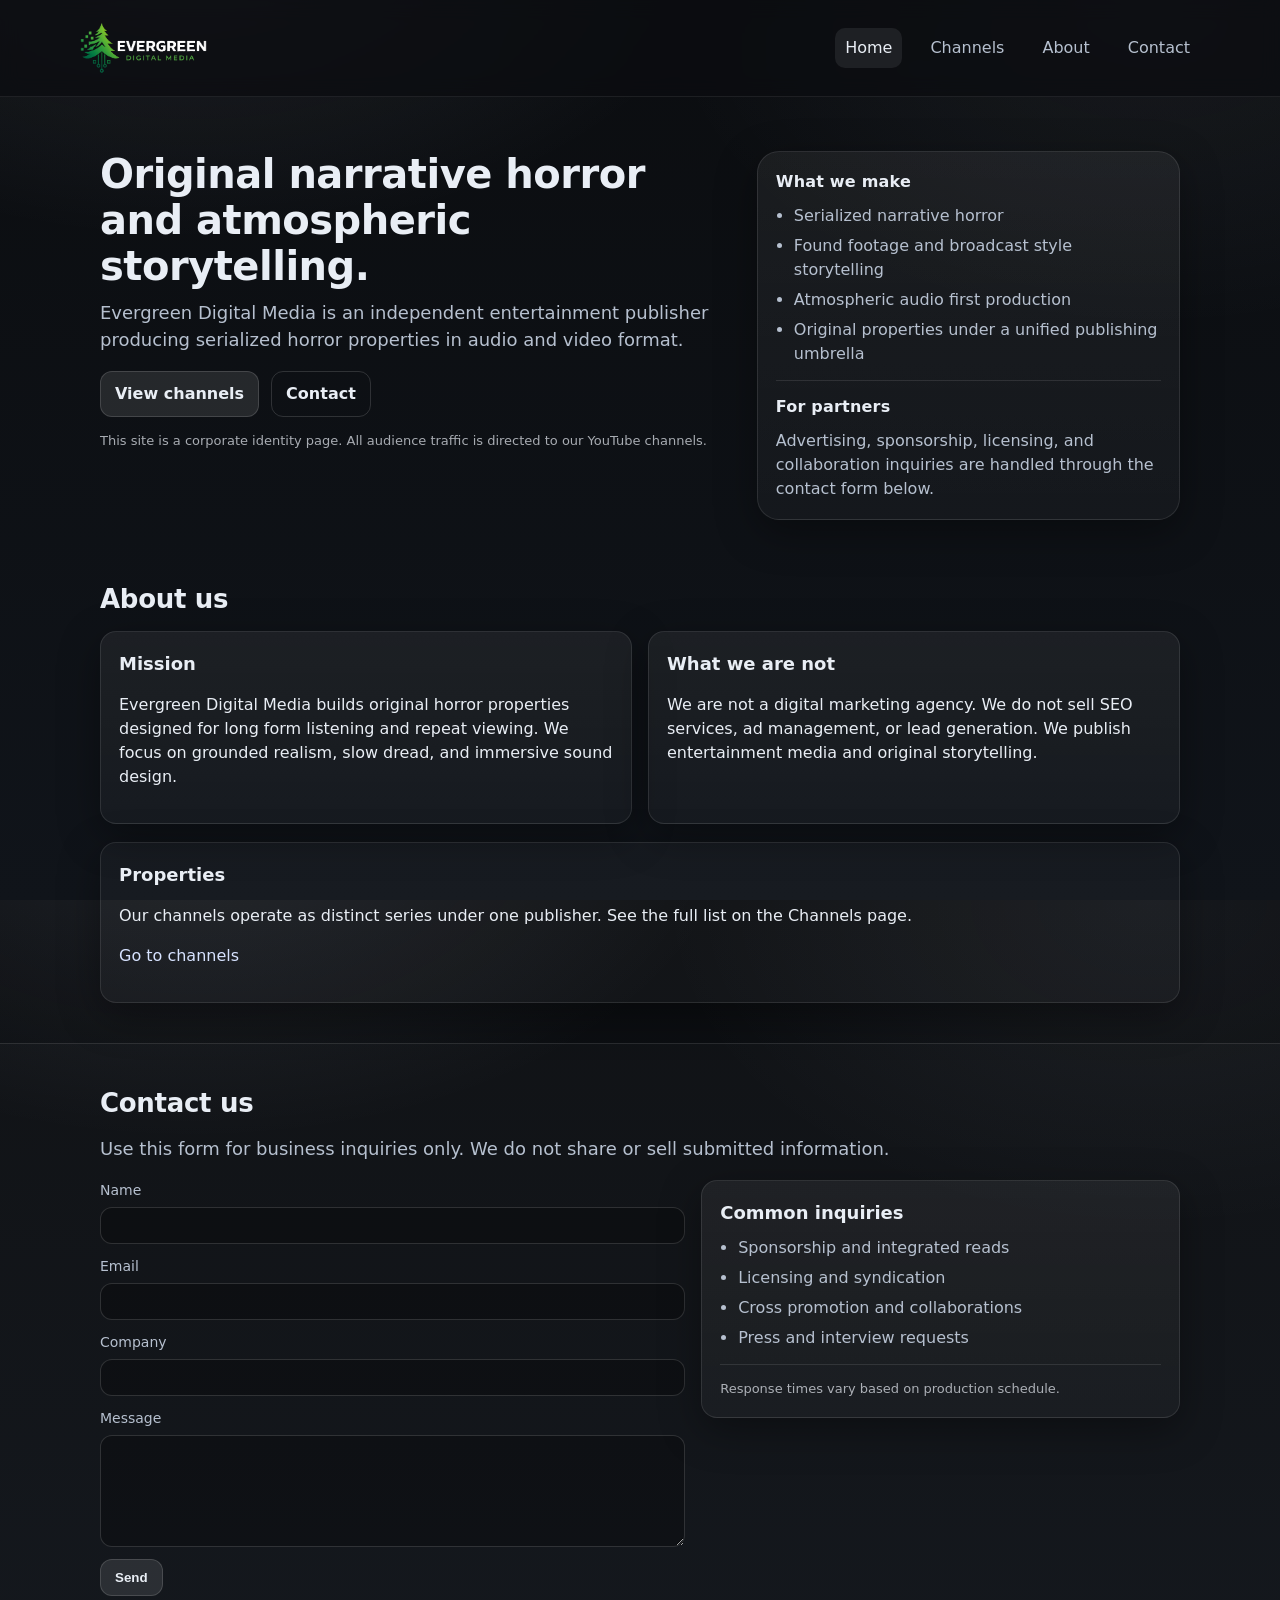
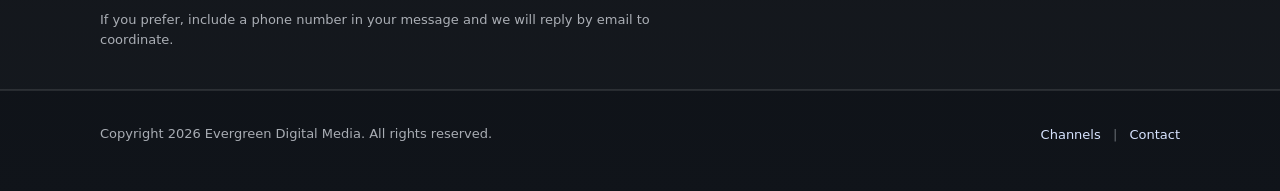
==== index.html @ 9c0d42ae "update site" ====
<!-- index.html -->
<!doctype html>
<html lang="en">
<head>
  <meta charset="utf-8" />
  <meta name="viewport" content="width=device-width,initial-scale=1" />
  <title>Evergreen Digital Media</title>
  <meta name="description" content="Evergreen Digital Media produces original narrative horror and atmospheric storytelling across audio and video properties." />
  <link rel="stylesheet" href="assets/css/styles.css" />
</head>

<body>
  <header class="site-header">
    <div class="container header-inner">
		<a class="brand" href="index.html" aria-label="Evergreen Digital Media Home">
		  <img class="brand-logo" src="assets/img/egdm-logo-transparent.png" alt="Evergreen Digital Media logo" />
		</a>

      <nav class="nav" aria-label="Primary">
		<a class="active" href="index.html">Home</a>
        <a href="channels.html">Channels</a>
        <a href="#about">About</a>
        <a href="#contact">Contact</a>
      </nav>
    </div>
  </header>

  <main>
    <section class="hero">
      <div class="container hero-inner">
        <div class="hero-copy">
          <h1>Original narrative horror and atmospheric storytelling.</h1>
          <p class="lede">
            Evergreen Digital Media is an independent entertainment publisher producing serialized horror properties in audio and video format.
          </p>

          <div class="cta-row">
            <a class="btn" href="channels.html">View channels</a>
            <a class="btn btn-secondary" href="#contact">Contact</a>
          </div>

          <p class="micro">
            This site is a corporate identity page. All audience traffic is directed to our YouTube channels.
          </p>
        </div>

        <div class="hero-card" role="note" aria-label="Company summary">
          <div class="card">
            <h2 class="card-title">What we make</h2>
            <ul class="list">
              <li>Serialized narrative horror</li>
              <li>Found footage and broadcast style storytelling</li>
              <li>Atmospheric audio first production</li>
              <li>Original properties under a unified publishing umbrella</li>
            </ul>

            <div class="divider"></div>

            <h2 class="card-title">For partners</h2>
            <p class="card-text">
              Advertising, sponsorship, licensing, and collaboration inquiries are handled through the contact form below.
            </p>
          </div>
        </div>
      </div>
    </section>

    <section id="about" class="section">
      <div class="container">
        <h2>About us</h2>
        <div class="grid-2">
          <div class="panel">
            <h3>Mission</h3>
            <p>
              Evergreen Digital Media builds original horror properties designed for long form listening and repeat viewing.
              We focus on grounded realism, slow dread, and immersive sound design.
            </p>
          </div>

          <div class="panel">
            <h3>What we are not</h3>
            <p>
              We are not a digital marketing agency. We do not sell SEO services, ad management, or lead generation.
              We publish entertainment media and original storytelling.
            </p>
          </div>
        </div>

        <div class="panel subtle">
          <h3>Properties</h3>
          <p>
            Our channels operate as distinct series under one publisher. See the full list on the Channels page.
          </p>
          <p>
            <a href="channels.html">Go to channels</a>
          </p>
        </div>
      </div>
    </section>

    <section id="contact" class="section section-alt">
      <div class="container">
        <h2>Contact us</h2>
        <p class="lede">
          Use this form for business inquiries only. We do not share or sell submitted information.
        </p>

        <div class="contact-grid">
          <form class="form" action="https://formspree.io/f/mjgengpr" method="POST">
            <label>
              Name
              <input name="name" type="text" autocomplete="name" required />
            </label>

            <label>
              Email
              <input name="email" type="email" autocomplete="email" required />
            </label>

            <label>
              Company
              <input name="company" type="text" autocomplete="organization" />
            </label>

            <label>
              Message
              <textarea name="message" rows="6" required></textarea>
            </label>

            <button class="btn" type="submit">Send</button>

            <p class="micro">
              If you prefer, include a phone number in your message and we will reply by email to coordinate.
            </p>
          </form>

          <aside class="panel">
            <h3>Common inquiries</h3>
            <ul class="list">
              <li>Sponsorship and integrated reads</li>
              <li>Licensing and syndication</li>
              <li>Cross promotion and collaborations</li>
              <li>Press and interview requests</li>
            </ul>

            <div class="divider"></div>

            <p class="micro">
              Response times vary based on production schedule.
            </p>
          </aside>
        </div>
      </div>
    </section>
  </main>

  <footer class="site-footer">
    <div class="container footer-inner">
      <p>Copyright 2026 Evergreen Digital Media. All rights reserved.</p>
      <p class="micro">
        <a href="channels.html">Channels</a>
        <span class="sep">|</span>
        <a href="#contact">Contact</a>
      </p>
    </div>
  </footer>
</body>
</html>
---- assets/css/styles.css ----
/* assets/css/styles.css */
:root {
  --bg: #0b0d10;
  --bg2: #10141a;
  --text: #e9eef5;
  --muted: #b6c0cf;
  --line: rgba(255,255,255,0.10);
  --card: rgba(255,255,255,0.04);
  --card2: rgba(255,255,255,0.06);
  --accent: #d7e3ff;
  --shadow: 0 12px 40px rgba(0,0,0,0.35);
  --radius: 16px;
  --radius2: 22px;
  --max: 1120px;
  --font: ui-sans-serif, system-ui, -apple-system, Segoe UI, Roboto, Arial, sans-serif;
}

* { box-sizing: border-box; }
html, body { height: 100%; }
body {
  margin: 0;
  font-family: var(--font);
  background: radial-gradient(1000px 600px at 15% -10%, rgba(215,227,255,0.10), transparent 55%),
              radial-gradient(900px 600px at 90% 0%, rgba(215,227,255,0.06), transparent 55%),
              linear-gradient(180deg, var(--bg), var(--bg2));
  color: var(--text);
  line-height: 1.5;
}

a { color: var(--accent); text-decoration: none; }
a:hover { text-decoration: underline; }

.container {
  width: 100%;
  max-width: var(--max);
  padding: 0 20px;
  margin: 0 auto;
}

.site-header {
  position: sticky;
  top: 0;
  z-index: 10;
  backdrop-filter: blur(10px);
  background: rgba(11,13,16,0.75);
  border-bottom: 1px solid rgba(255,255,255,0.08);
}

.header-inner {
  display: flex;
  align-items: center;
  justify-content: space-between;
  padding: 18px 0;
  gap: 16px;
}

.brand {
  display: flex;
  align-items: center;
  gap: 12px;
  min-width: 240px;
}
.brand-logo {
  height: 52px;
  width: auto;
  display: block;
  margin: 4px 0;
}
.brand-name {
  font-weight: 650;
  letter-spacing: 0.2px;
}

.nav {
  display: flex;
  gap: 18px;
  flex-wrap: wrap;
  justify-content: flex-end;
}
.nav a {
  color: var(--muted);
  padding: 8px 10px;
  border-radius: 10px;
}
.nav a:hover {
  color: var(--text);
  background: rgba(255,255,255,0.06);
  text-decoration: none;
}
.nav a.active {
  color: var(--text);
  background: rgba(255,255,255,0.08);
}

.hero {
  padding: 54px 0 20px;
}
.hero-inner {
  display: grid;
  grid-template-columns: 1.2fr 0.8fr;
  gap: 22px;
  align-items: start;
}

.hero-copy h1 {
  margin: 0 0 10px;
  font-size: 40px;
  line-height: 1.15;
  letter-spacing: -0.5px;
}
.lede {
  margin: 0 0 18px;
  color: var(--muted);
  font-size: 18px;
}
.micro {
  margin: 14px 0 0;
  color: rgba(233,238,245,0.70);
  font-size: 13px;
}

.cta-row {
  display: flex;
  gap: 12px;
  flex-wrap: wrap;
  margin-top: 18px;
}

.btn {
  display: inline-flex;
  align-items: center;
  justify-content: center;
  padding: 10px 14px;
  border-radius: 12px;
  border: 1px solid rgba(255,255,255,0.14);
  background: rgba(255,255,255,0.10);
  color: var(--text);
  font-weight: 600;
  cursor: pointer;
  text-decoration: none;
}
.btn:hover {
  background: rgba(255,255,255,0.14);
  text-decoration: none;
}
.btn-secondary {
  background: transparent;
}
.btn-secondary:hover {
  background: rgba(255,255,255,0.08);
}

.hero-card .card,
.panel,
.channel-card {
  background: linear-gradient(180deg, rgba(255,255,255,0.06), rgba(255,255,255,0.03));
  border: 1px solid var(--line);
  box-shadow: var(--shadow);
  border-radius: var(--radius2);
  padding: 18px;
}

.card {
  padding: 18px 18px;
}
.card-title {
  margin: 0 0 10px;
  font-size: 16px;
  letter-spacing: 0.2px;
}
.card-text { margin: 0; color: var(--muted); }

.section {
  padding: 40px 0;
}
.section-alt {
  background: rgba(255,255,255,0.02);
  border-top: 1px solid var(--line);
  border-bottom: 1px solid var(--line);
}

h1 { margin: 0 0 10px; font-size: 34px; letter-spacing: -0.4px; }
h2 { margin: 0 0 12px; font-size: 26px; letter-spacing: -0.3px; }
h3 { margin: 0 0 10px; font-size: 18px; }

.grid-2 {
  display: grid;
  grid-template-columns: 1fr 1fr;
  gap: 16px;
}

.panel {
  padding: 18px;
  border-radius: var(--radius);
}
.panel.subtle {
  margin-top: 18px;
  background: rgba(255,255,255,0.03);
}

.divider {
  height: 1px;
  background: var(--line);
  margin: 14px 0;
}

.list {
  margin: 0;
  padding-left: 18px;
  color: var(--muted);
}
.list li { margin: 6px 0; }

.contact-grid {
  display: grid;
  grid-template-columns: 1.1fr 0.9fr;
  gap: 16px;
  align-items: start;
}

.form label {
  display: grid;
  gap: 6px;
  margin-bottom: 12px;
  color: var(--muted);
  font-size: 14px;
}
input, textarea {
  width: 100%;
  padding: 10px 12px;
  border-radius: 12px;
  border: 1px solid rgba(255,255,255,0.14);
  background: rgba(0,0,0,0.25);
  color: var(--text);
  outline: none;
}
input:focus, textarea:focus {
  border-color: rgba(215,227,255,0.40);
}

.channels {
  display: grid;
  grid-template-columns: 1fr;
  gap: 14px;
  margin-top: 18px;
}

.channel-card {
  background: rgba(255,255,255,0.05);
  border: 1px solid rgba(255,255,255,0.08);
  border-radius: 14px;
  padding: 22px;
  text-align: center;
}
.channel-card:hover {
  transform: translateY(-4px);
  border-color: rgba(255,255,255,0.18);
  box-shadow: 0 16px 50px rgba(0,0,0,0.5);
  transition: all 0.25s ease;
}
.channel-logo {
  width: 92px;
  height: 92px;
  border-radius: 18px;
  object-fit: cover;
  background: rgba(255,255,255,0.08);
  border: 1px solid rgba(255,255,255,0.10);
}
.channel-body h2 {
  margin: 0 0 6px;
  font-size: 20px;
}
.channel-body p {
  margin: 0 0 12px;
  color: var(--muted);
}

.channel-grid {
  display: grid;
  grid-template-columns: repeat(auto-fit, minmax(260px, 1fr));
  gap: 22px;
  margin-top: 25px;
}
.channel-card img {
  width: 100px;
  height: 100px;
  object-fit: cover;
  margin-bottom: 14px;
  border-radius: 50%;
}

.channel-card h3 {
  margin-bottom: 10px;
}

.channel-card p {
  font-size: 14px;
  color: #b8c0cc;
  margin-bottom: 14px;
}

.channel-card a {
  display: inline-block;
  padding: 8px 14px;
  border-radius: 8px;
  background: rgba(255,255,255,0.1);
  text-decoration: none;
}

.site-footer {
  border-top: 1px solid var(--line);
  padding: 20px 0 34px;
}
.footer-inner {
  display: flex;
  justify-content: space-between;
  gap: 12px;
  flex-wrap: wrap;
  color: rgba(233,238,245,0.70);
  font-size: 13px;
}
.sep { margin: 0 8px; color: rgba(233,238,245,0.40); }

@media (max-width: 900px) {
  .hero-inner { grid-template-columns: 1fr; }
  .grid-2 { grid-template-columns: 1fr; }
  .contact-grid { grid-template-columns: 1fr; }
  .brand-name { display: none; }
}
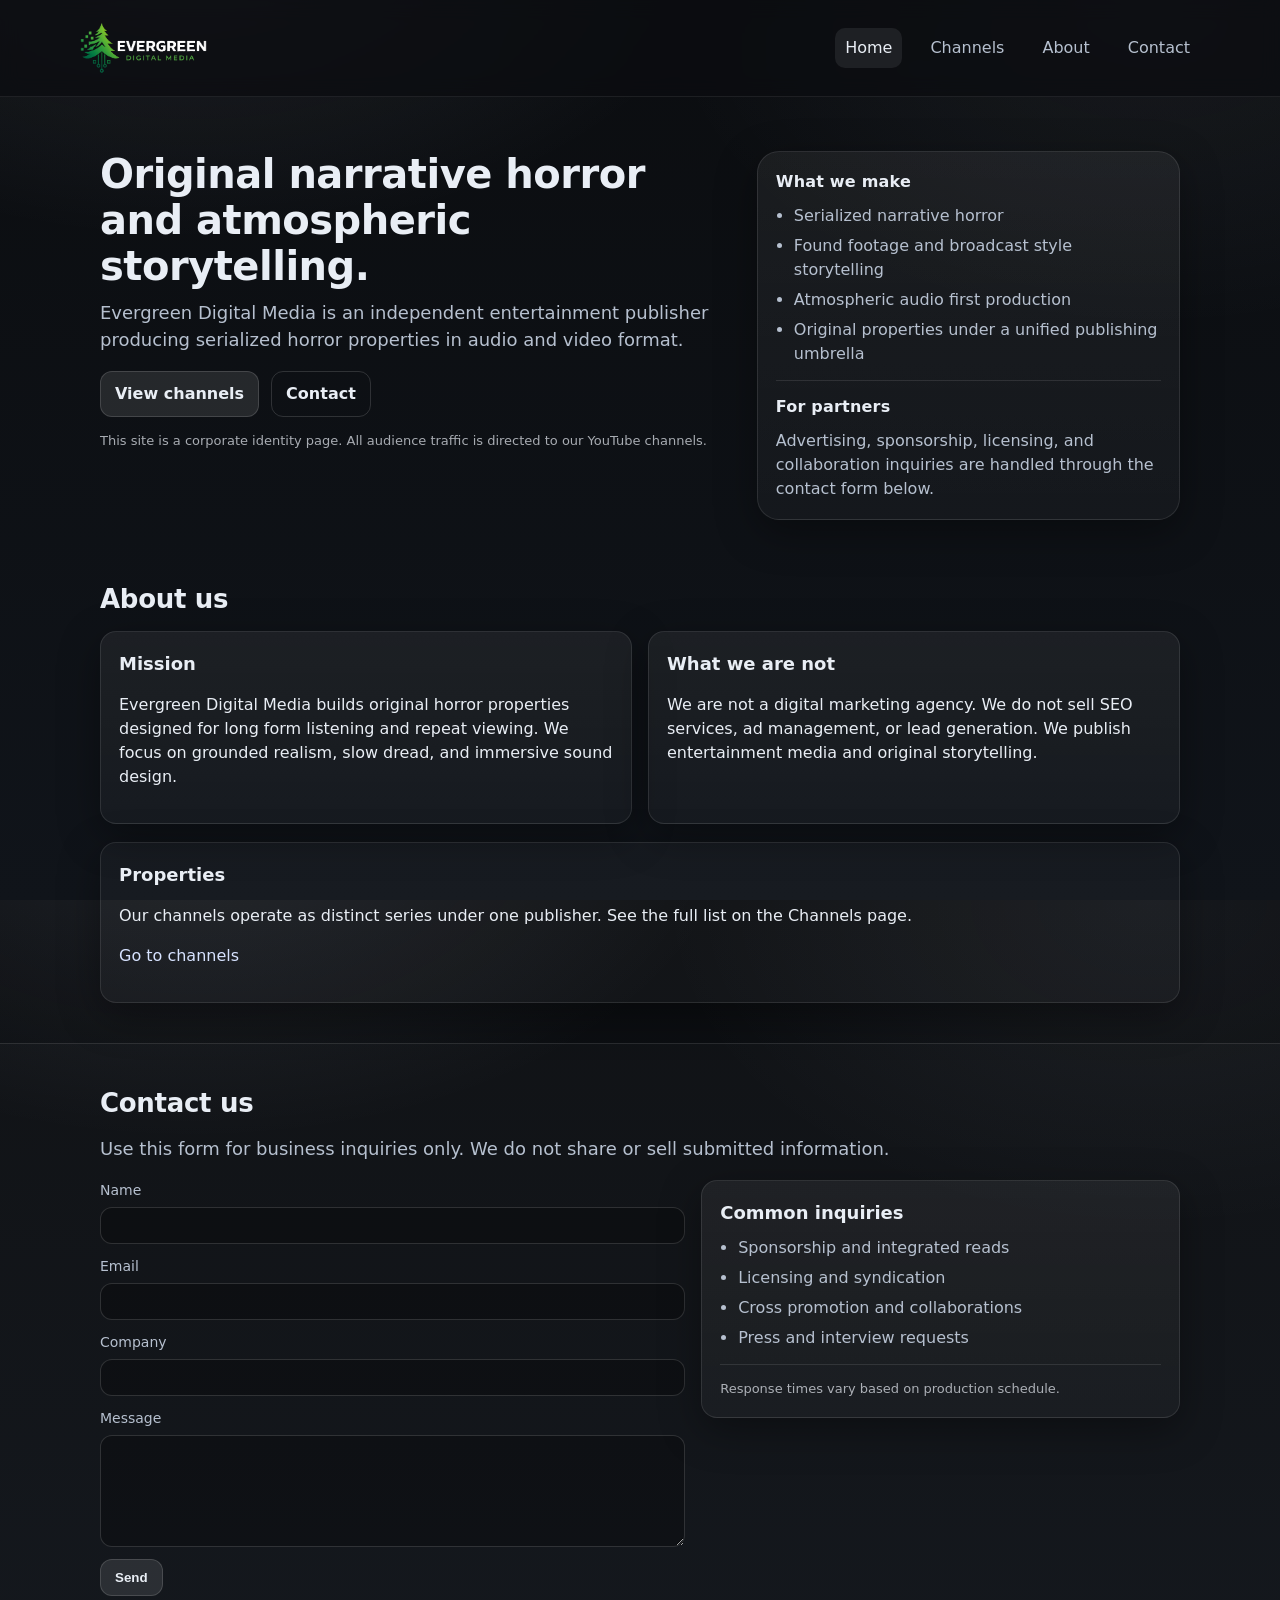
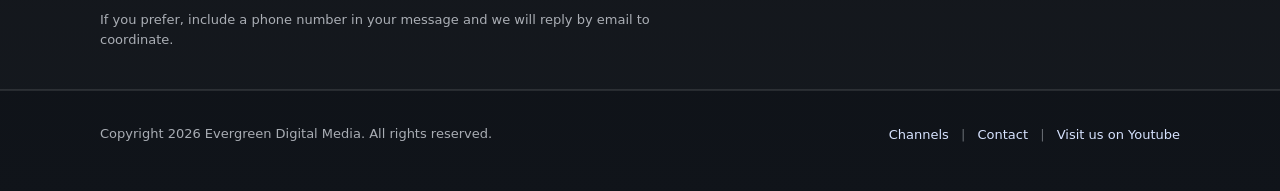
==== commit 7eb54045: "Site updates" ====
--- a/index.html
+++ b/index.html
@@ -161,6 +161,8 @@
         <a href="channels.html">Channels</a>
         <span class="sep">|</span>
         <a href="#contact">Contact</a>
+		<span class="sep">|</span>
+        <a href="https://youtube.com/@EvergreenDigitalMedia">Visit us on Youtube</a>
       </p>
     </div>
   </footer>
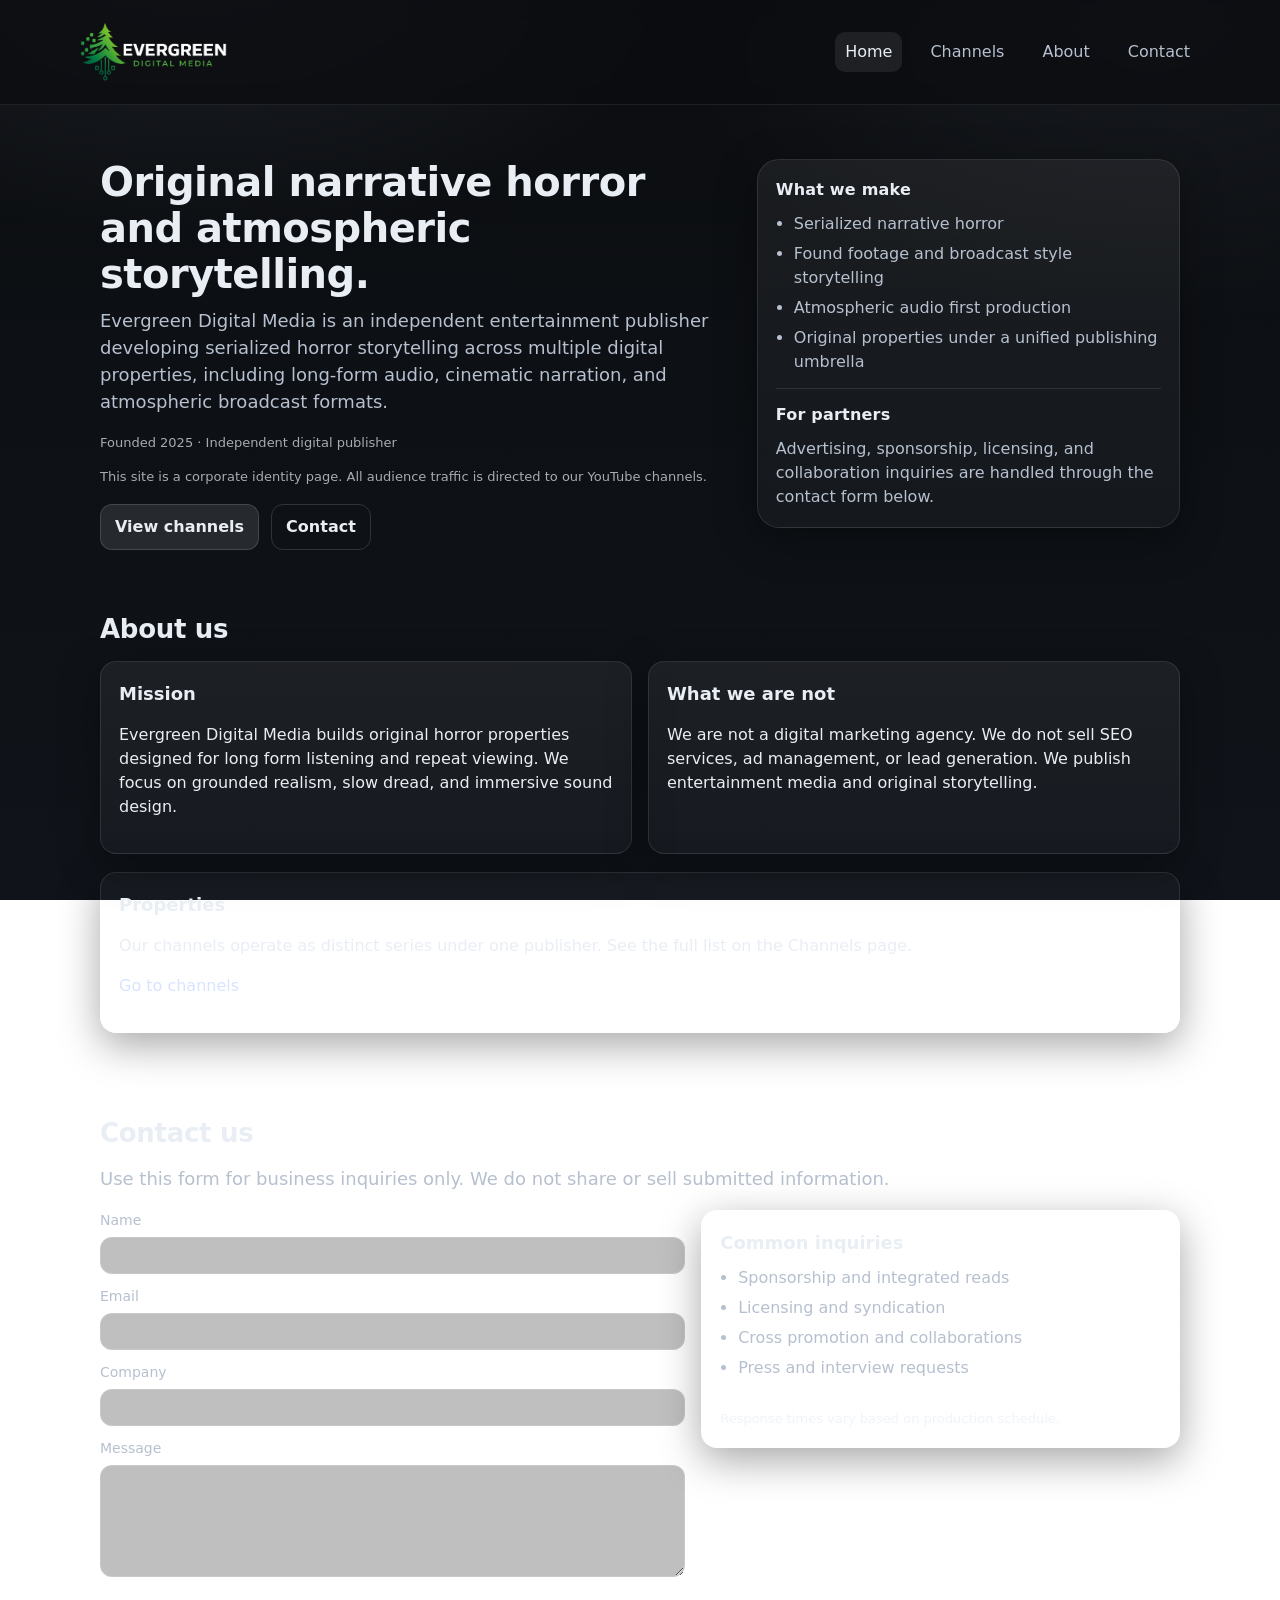
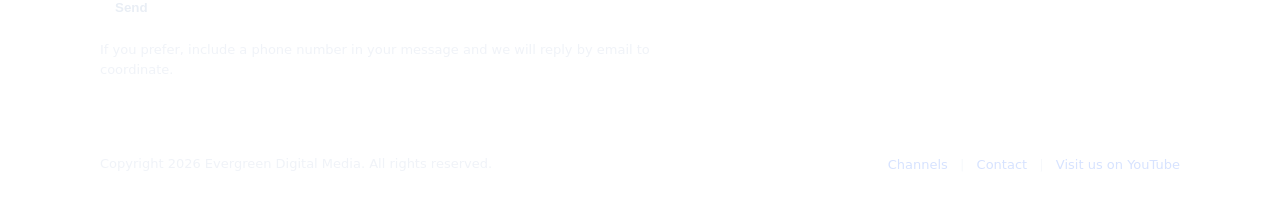
==== commit 9dfedf4b: "Added Google Analytics" ====
--- a/index.html
+++ b/index.html
@@ -2,6 +2,16 @@
 <!doctype html>
 <html lang="en">
 <head>
+  <!-- Google tag (gtag.js) -->
+  <script async src="https://www.googletagmanager.com/gtag/js?id=G-53KE16L0S9"></script>
+  <script>
+    window.dataLayer = window.dataLayer || [];
+    function gtag(){dataLayer.push(arguments);}
+    gtag('js', new Date());
+
+    gtag('config', 'G-53KE16L0S9');
+  </script>
+
   <meta charset="utf-8" />
   <meta name="viewport" content="width=device-width,initial-scale=1" />
   <title>Evergreen Digital Media</title>
@@ -30,18 +40,21 @@
       <div class="container hero-inner">
         <div class="hero-copy">
           <h1>Original narrative horror and atmospheric storytelling.</h1>
-          <p class="lede">
-            Evergreen Digital Media is an independent entertainment publisher producing serialized horror properties in audio and video format.
+		  <p class="lede">
+			  Evergreen Digital Media is an independent entertainment publisher developing serialized horror storytelling across multiple digital properties, including long-form audio, cinematic narration, and atmospheric broadcast formats.
+			</p>
+			
+		<p class="micro">
+		  Founded 2025 · Independent digital publisher
+		</p>
+		<p class="micro">
+            This site is a corporate identity page. All audience traffic is directed to our YouTube channels.
           </p>
-
           <div class="cta-row">
             <a class="btn" href="channels.html">View channels</a>
             <a class="btn btn-secondary" href="#contact">Contact</a>
           </div>
 
-          <p class="micro">
-            This site is a corporate identity page. All audience traffic is directed to our YouTube channels.
-          </p>
         </div>
 
         <div class="hero-card" role="note" aria-label="Company summary">
@@ -160,11 +173,11 @@
       <p class="micro">
         <a href="channels.html">Channels</a>
         <span class="sep">|</span>
-        <a href="#contact">Contact</a>
+        <a href="index.html#contact">Contact</a>
 		<span class="sep">|</span>
-        <a href="https://youtube.com/@EvergreenDigitalMedia">Visit us on Youtube</a>
+        <a href="https://youtube.com/@EvergreenDigitalMedia">Visit us on YouTube</a>
       </p>
     </div>
   </footer>
 </body>
-</html>+</html>
--- a/assets/css/styles.css
+++ b/assets/css/styles.css
@@ -23,6 +23,8 @@
   background: radial-gradient(1000px 600px at 15% -10%, rgba(215,227,255,0.10), transparent 55%),
               radial-gradient(900px 600px at 90% 0%, rgba(215,227,255,0.06), transparent 55%),
               linear-gradient(180deg, var(--bg), var(--bg2));
+  background-attachment: fixed;  /* Keeps the glows stationary at the top of the screen */
+  background-repeat: no-repeat; /* Good practice, prevents horizontal/vertical tiling */
   color: var(--text);
   line-height: 1.5;
 }
@@ -61,7 +63,7 @@
   min-width: 240px;
 }
 .brand-logo {
-  height: 52px;
+  height: 60px;
   width: auto;
   display: block;
   margin: 4px 0;
@@ -174,7 +176,7 @@
   padding: 40px 0;
 }
 .section-alt {
-  background: rgba(255,255,255,0.02);
+  background: transparent;
   border-top: 1px solid var(--line);
   border-bottom: 1px solid var(--line);
 }
@@ -282,8 +284,8 @@
   margin-top: 25px;
 }
 .channel-card img {
-  width: 100px;
-  height: 100px;
+  width: 140px;
+  height: 140px;
   object-fit: cover;
   margin-bottom: 14px;
   border-radius: 50%;
